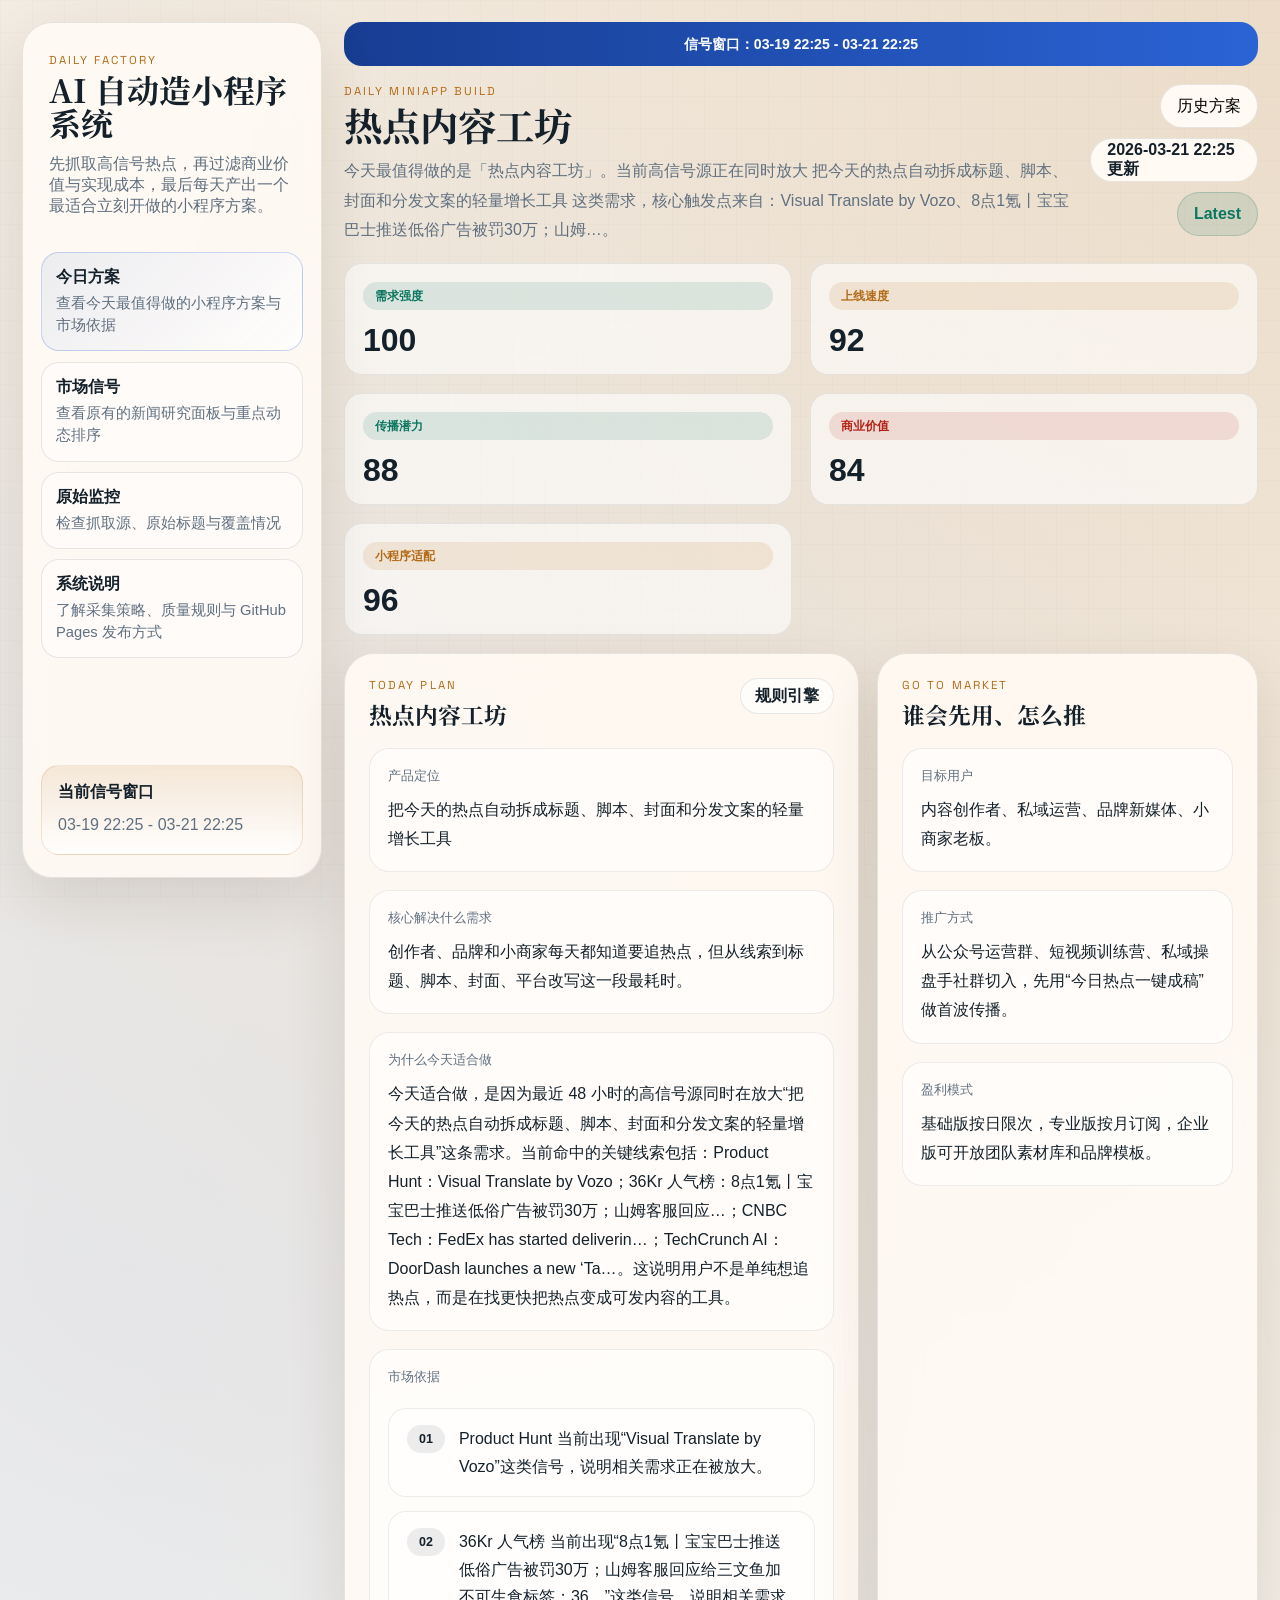
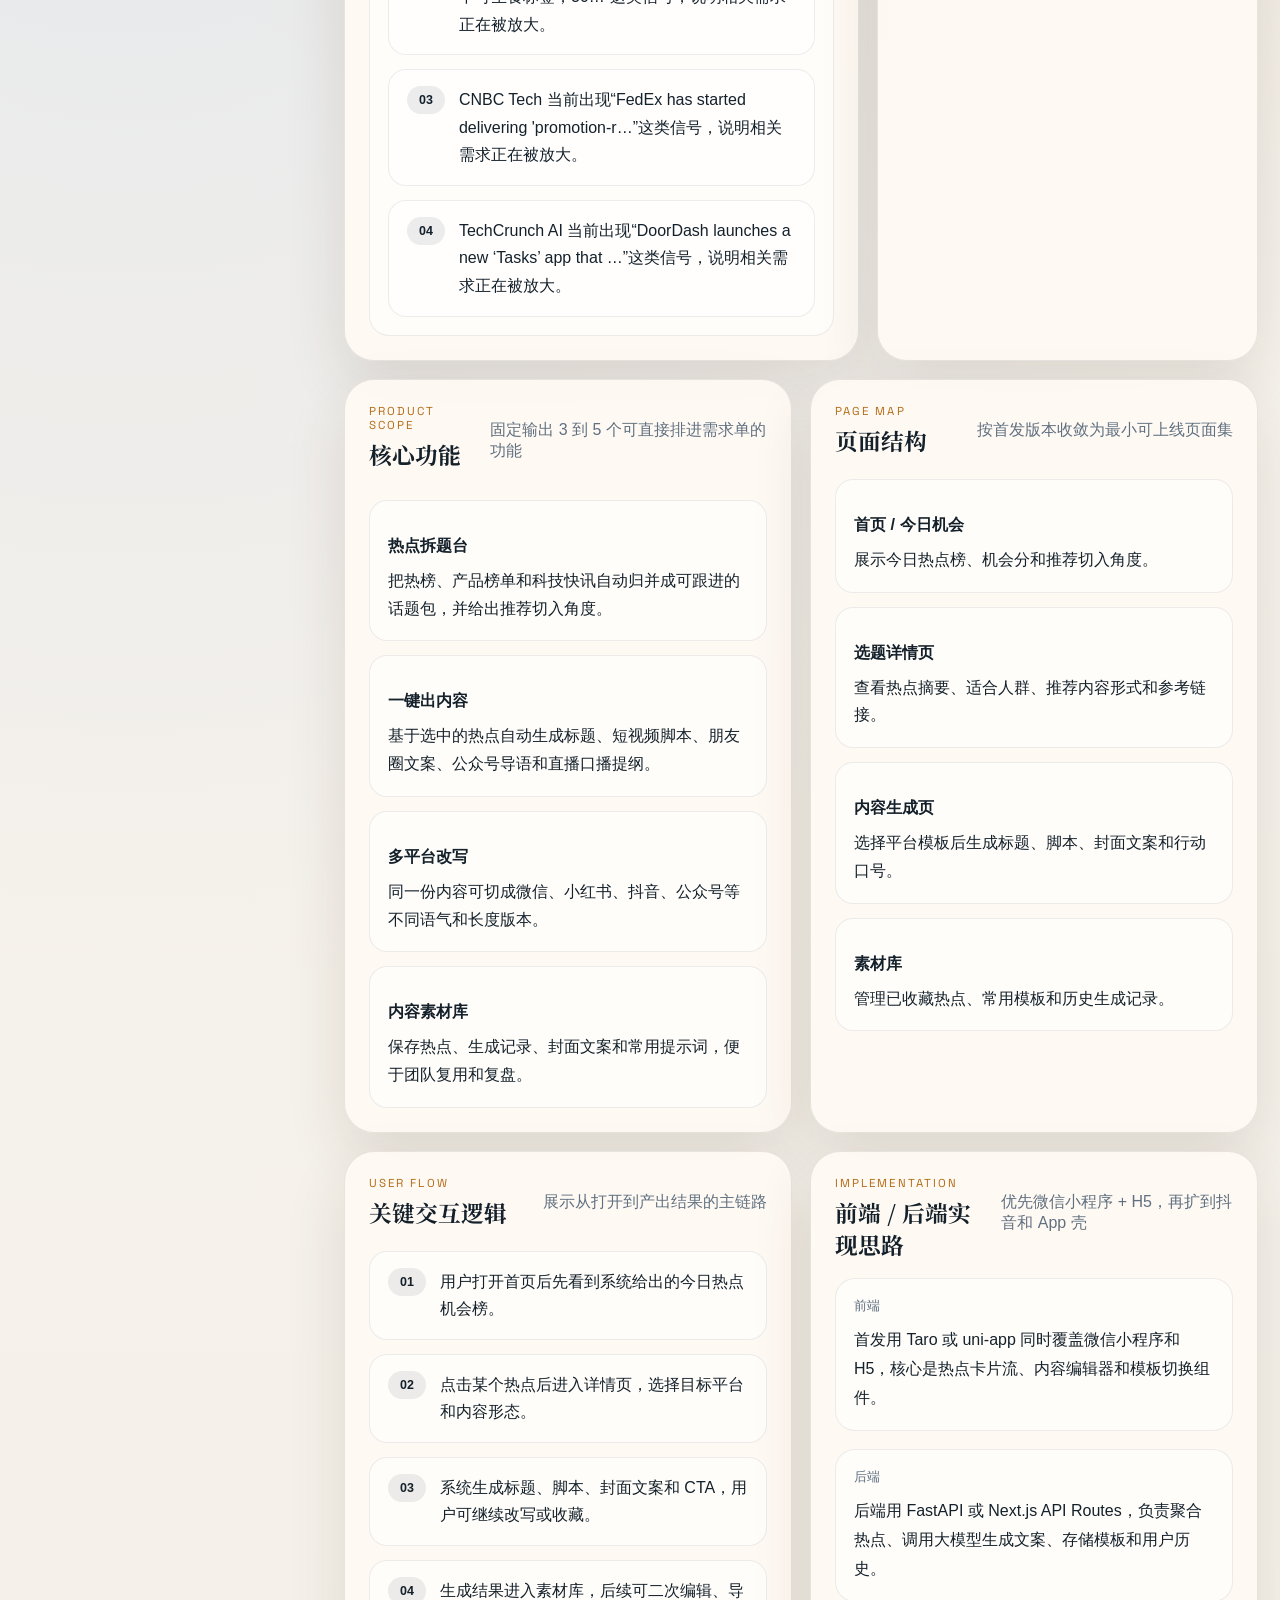
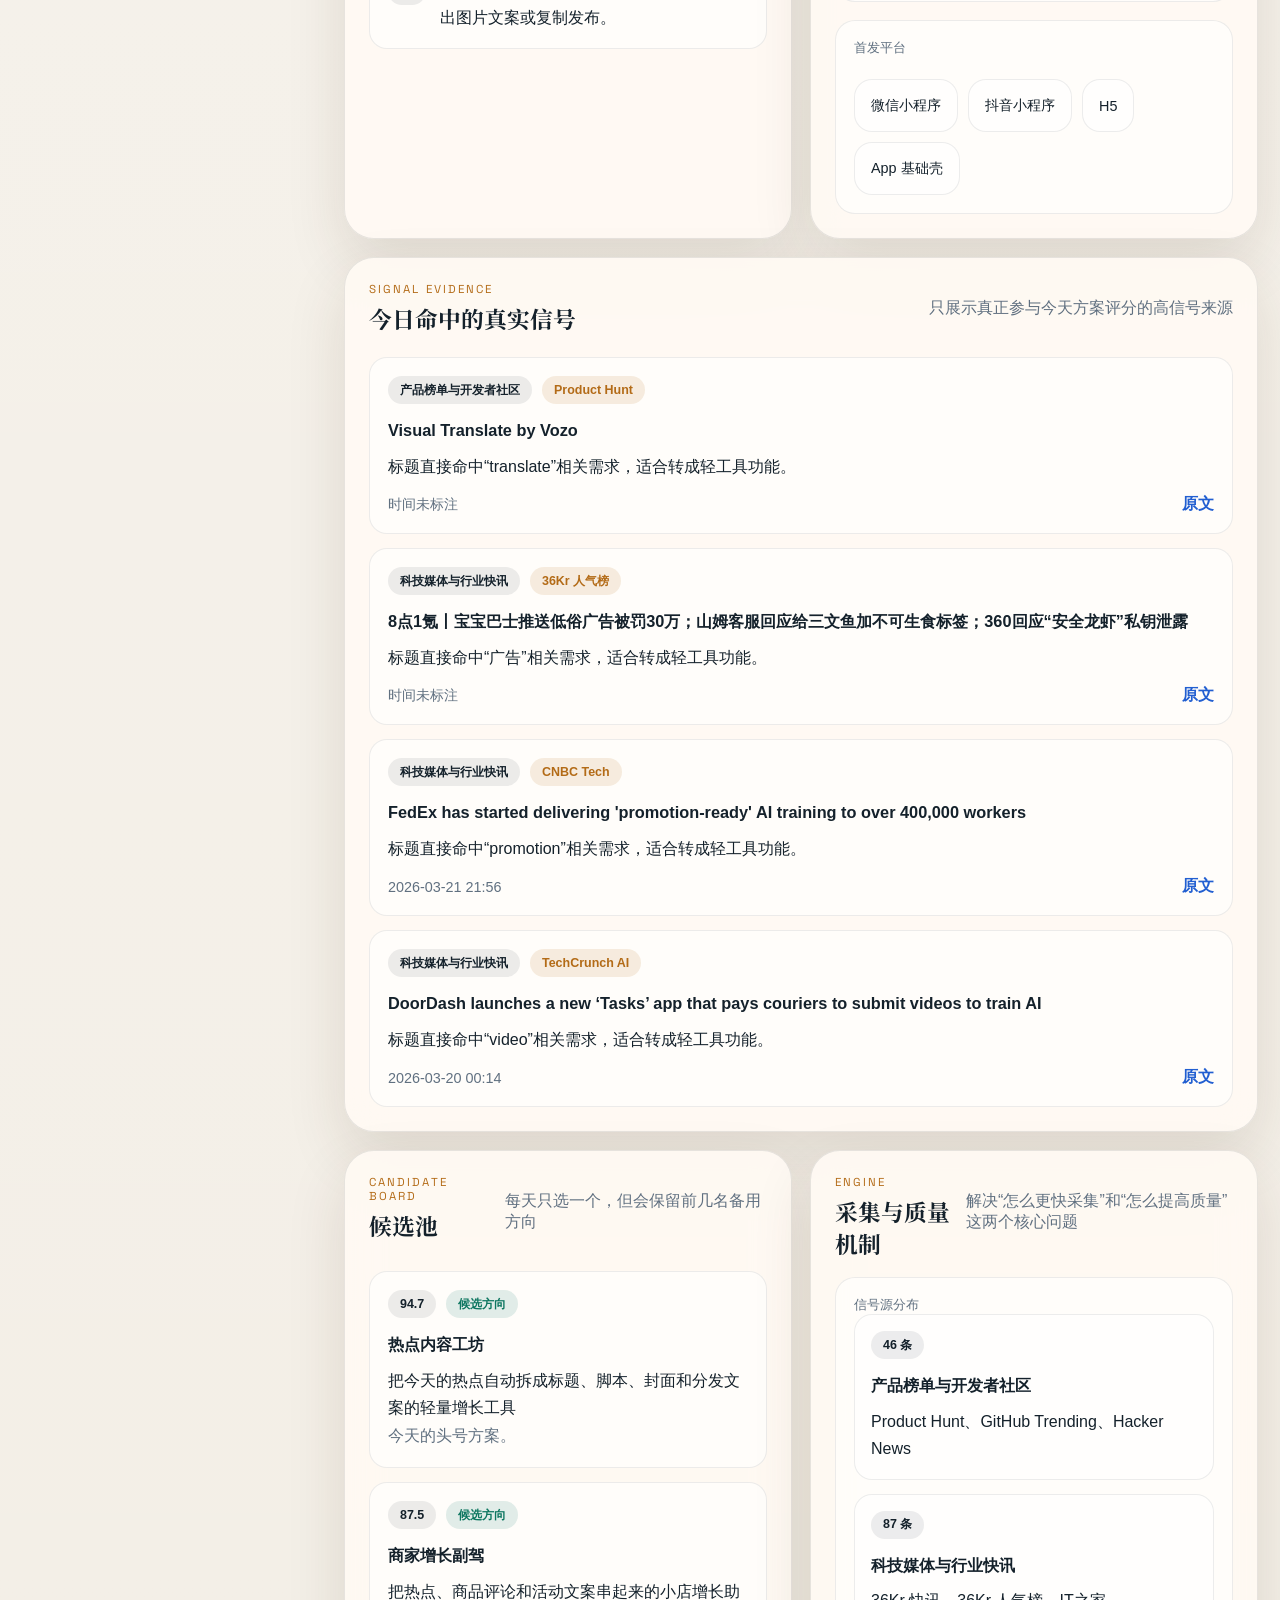
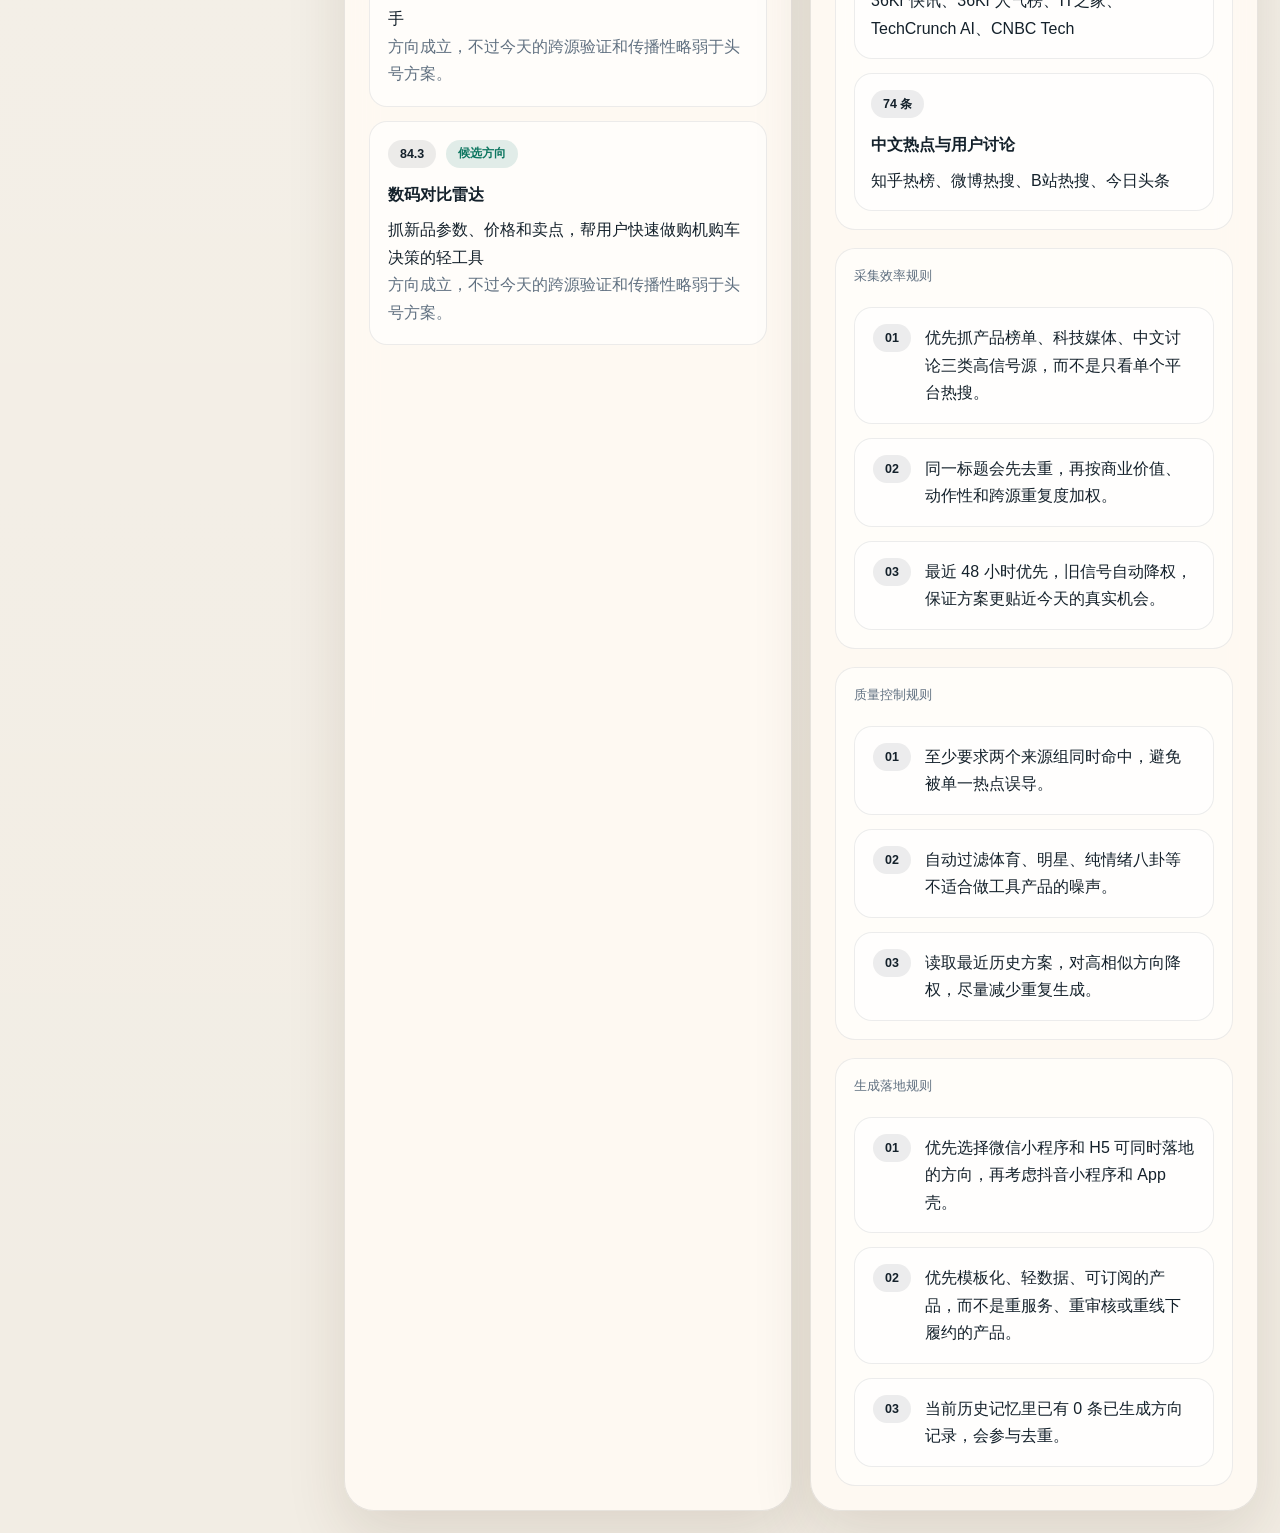
==== docs/index.html @ 127fc67e "feat: create daily miniapp factory site" ====
<!doctype html>
<html lang="zh-CN">
  <head>
    <meta charset="utf-8" />
    <meta name="viewport" content="width=device-width, initial-scale=1" />
    <title>AI 自动造小程序系统</title>
    <meta
      name="description"
      content="每天根据真实热点、产品趋势与用户讨论，自动生成一个可开发、可上线的小程序方案。"
    />
    <link rel="icon" href="./favicon.svg" type="image/svg+xml" />
    <link rel="preconnect" href="https://fonts.googleapis.com" />
    <link rel="preconnect" href="https://fonts.gstatic.com" crossorigin />
    <link
      href="https://fonts.googleapis.com/css2?family=Noto+Serif+SC:wght@600;700&family=IBM+Plex+Sans+SC:wght@400;500;600;700&family=Space+Grotesk:wght@500;700&display=swap"
      rel="stylesheet"
    />
    <link rel="stylesheet" href="./assets/app.css" />
    <script src="./assets/factory.js" defer></script>
  </head>
  <body data-page="factory">
    <div class="app-shell">
      <aside class="app-sidebar">
        <div class="sidebar-brand">
          <p class="eyebrow">Daily Factory</p>
          <h1>AI 自动造小程序系统</h1>
          <p class="sidebar-copy">
            先抓取高信号热点，再过滤商业价值与实现成本，最后每天产出一个最适合立刻开做的小程序方案。
          </p>
        </div>

        <nav class="page-nav" aria-label="站点菜单">
          <a class="page-link is-active" href="./index.html">
            <span class="page-link-title">今日方案</span>
            <span class="page-link-copy">查看今天最值得做的小程序方案与市场依据</span>
          </a>
          <a class="page-link" href="./research.html">
            <span class="page-link-title">市场信号</span>
            <span class="page-link-copy">查看原有的新闻研究面板与重点动态排序</span>
          </a>
          <a class="page-link" href="./monitor.html">
            <span class="page-link-title">原始监控</span>
            <span class="page-link-copy">检查抓取源、原始标题与覆盖情况</span>
          </a>
          <a class="page-link" href="./about.html">
            <span class="page-link-title">系统说明</span>
            <span class="page-link-copy">了解采集策略、质量规则与 GitHub Pages 发布方式</span>
          </a>
        </nav>

        <section class="sidebar-note">
          <p class="sidebar-note-title">当前信号窗口</p>
          <p class="sidebar-note-copy" id="sidebar-window">正在读取今日方案...</p>
        </section>
      </aside>

      <main class="app-main">
        <div class="update-banner" id="window-banner">正在读取今日自动生成小程序方案...</div>

        <header class="main-header">
          <div class="hero-copy">
            <p class="eyebrow" id="factory-eyebrow">Daily Miniapp Build</p>
            <h2 class="main-title" id="factory-title">加载中</h2>
            <p class="hero-lead" id="factory-lead"></p>
          </div>
          <div class="header-actions">
            <button class="ghost-button" id="history-open" type="button">历史方案</button>
            <div class="status-pill" id="generated-badge">读取中</div>
            <div class="latest-pill" id="latest-indicator">Latest</div>
          </div>
        </header>

        <section class="factory-score-grid" id="score-grid"></section>

        <section class="overview-grid">
          <article class="summary-card">
            <div class="section-head">
              <div>
                <p class="eyebrow">Today Plan</p>
                <h3 id="plan-name">今日自动生成小程序方案</h3>
              </div>
              <span class="metric-chip" id="plan-mode">规则引擎</span>
            </div>
            <div class="summary-stack">
              <div class="summary-block">
                <span class="summary-label">产品定位</span>
                <p id="plan-positioning"></p>
              </div>
              <div class="summary-block">
                <span class="summary-label">核心解决什么需求</span>
                <p id="core-need"></p>
              </div>
              <div class="summary-block">
                <span class="summary-label">为什么今天适合做</span>
                <p id="why-today"></p>
              </div>
              <div class="summary-block">
                <span class="summary-label">市场依据</span>
                <div class="stack-list" id="market-basis"></div>
              </div>
            </div>
          </article>

          <article class="panel-card">
            <div class="section-head">
              <div>
                <p class="eyebrow">Go To Market</p>
                <h3>谁会先用、怎么推</h3>
              </div>
            </div>
            <div class="summary-stack">
              <div class="summary-block">
                <span class="summary-label">目标用户</span>
                <p id="audience-copy"></p>
              </div>
              <div class="summary-block">
                <span class="summary-label">推广方式</span>
                <p id="promotion-copy"></p>
              </div>
              <div class="summary-block">
                <span class="summary-label">盈利模式</span>
                <p id="monetization-copy"></p>
              </div>
            </div>
          </article>
        </section>

        <section class="factory-grid">
          <article class="panel-card">
            <div class="section-head">
              <div>
                <p class="eyebrow">Product Scope</p>
                <h3>核心功能</h3>
              </div>
              <p class="section-hint">固定输出 3 到 5 个可直接排进需求单的功能</p>
            </div>
            <div class="card-list" id="features-list"></div>
          </article>

          <article class="panel-card">
            <div class="section-head">
              <div>
                <p class="eyebrow">Page Map</p>
                <h3>页面结构</h3>
              </div>
              <p class="section-hint">按首发版本收敛为最小可上线页面集</p>
            </div>
            <div class="card-list" id="pages-list"></div>
          </article>
        </section>

        <section class="factory-grid">
          <article class="panel-card">
            <div class="section-head">
              <div>
                <p class="eyebrow">User Flow</p>
                <h3>关键交互逻辑</h3>
              </div>
              <p class="section-hint">展示从打开到产出结果的主链路</p>
            </div>
            <div class="stack-list" id="interaction-list"></div>
          </article>

          <article class="panel-card">
            <div class="section-head">
              <div>
                <p class="eyebrow">Implementation</p>
                <h3>前端 / 后端实现思路</h3>
              </div>
              <p class="section-hint">优先微信小程序 + H5，再扩到抖音和 App 壳</p>
            </div>
            <div class="summary-stack">
              <div class="summary-block">
                <span class="summary-label">前端</span>
                <p id="frontend-copy"></p>
              </div>
              <div class="summary-block">
                <span class="summary-label">后端</span>
                <p id="backend-copy"></p>
              </div>
              <div class="summary-block">
                <span class="summary-label">首发平台</span>
                <div class="pill-list" id="platform-list"></div>
              </div>
            </div>
          </article>
        </section>

        <section class="panel-card">
          <div class="section-head">
            <div>
              <p class="eyebrow">Signal Evidence</p>
              <h3>今日命中的真实信号</h3>
            </div>
            <p class="section-hint">只展示真正参与今天方案评分的高信号来源</p>
          </div>
          <div class="card-list" id="evidence-list"></div>
        </section>

        <section class="factory-grid">
          <article class="panel-card">
            <div class="section-head">
              <div>
                <p class="eyebrow">Candidate Board</p>
                <h3>候选池</h3>
              </div>
              <p class="section-hint">每天只选一个，但会保留前几名备用方向</p>
            </div>
            <div class="card-list" id="candidate-list"></div>
          </article>

          <article class="panel-card">
            <div class="section-head">
              <div>
                <p class="eyebrow">Engine</p>
                <h3>采集与质量机制</h3>
              </div>
              <p class="section-hint">解决“怎么更快采集”和“怎么提高质量”这两个核心问题</p>
            </div>
            <div class="summary-stack">
              <div class="summary-block">
                <span class="summary-label">信号源分布</span>
                <div class="card-list card-list--compact" id="engine-source-list"></div>
              </div>
              <div class="summary-block">
                <span class="summary-label">采集效率规则</span>
                <div class="stack-list" id="collection-rules"></div>
              </div>
              <div class="summary-block">
                <span class="summary-label">质量控制规则</span>
                <div class="stack-list" id="quality-rules"></div>
              </div>
              <div class="summary-block">
                <span class="summary-label">生成落地规则</span>
                <div class="stack-list" id="build-rules"></div>
              </div>
            </div>
          </article>
        </section>
      </main>
    </div>

    <div class="history-modal hidden" id="history-modal" aria-hidden="true">
      <div class="history-backdrop" id="history-close"></div>
      <div class="history-dialog">
        <div class="section-head">
          <div>
            <p class="eyebrow">Archive</p>
            <h3>历史方案快照</h3>
          </div>
          <button class="ghost-button" id="history-close-button" type="button">关闭</button>
        </div>
        <div class="history-list" id="history-list"></div>
      </div>
    </div>
  </body>
</html>
---- docs/assets/app.css ----
:root {
  --bg: #f2ede4;
  --bg-deep: #e6ddcf;
  --paper: rgba(255, 250, 244, 0.92);
  --paper-strong: rgba(255, 250, 244, 0.98);
  --paper-soft: rgba(255, 255, 255, 0.58);
  --ink: #14212b;
  --muted: #607080;
  --line: rgba(20, 33, 43, 0.1);
  --line-strong: rgba(20, 33, 43, 0.18);
  --brand: #b36b17;
  --brand-soft: rgba(179, 107, 23, 0.12);
  --blue: #225fd1;
  --blue-soft: rgba(34, 95, 209, 0.1);
  --green: #0d7660;
  --green-soft: rgba(13, 118, 96, 0.12);
  --red: #b42318;
  --red-soft: rgba(180, 35, 24, 0.12);
  --navy: #132030;
  --navy-soft: rgba(19, 32, 48, 0.08);
  --shadow: 0 24px 60px rgba(64, 45, 15, 0.12);
  --radius-xl: 30px;
  --radius-lg: 24px;
  --radius-md: 18px;
  --radius-sm: 14px;
}

* {
  box-sizing: border-box;
}

html,
body {
  margin: 0;
  min-height: 100%;
}

body {
  color: var(--ink);
  font-family: "IBM Plex Sans SC", sans-serif;
  background:
    radial-gradient(circle at top right, rgba(179, 107, 23, 0.18), transparent 30%),
    radial-gradient(circle at left 10% top 20%, rgba(34, 95, 209, 0.08), transparent 26%),
    linear-gradient(180deg, rgba(255, 255, 255, 0.45), rgba(255, 255, 255, 0)),
    var(--bg);
}

body::before {
  content: "";
  position: fixed;
  inset: 0;
  pointer-events: none;
  opacity: 0.42;
  background-image:
    linear-gradient(rgba(20, 33, 43, 0.03) 1px, transparent 1px),
    linear-gradient(90deg, rgba(20, 33, 43, 0.03) 1px, transparent 1px);
  background-size: 32px 32px;
}

a,
button,
select {
  font: inherit;
}

a {
  color: inherit;
}

.hidden {
  display: none !important;
}

.eyebrow {
  margin: 0;
  color: var(--brand);
  font-family: "Space Grotesk", sans-serif;
  font-size: 0.72rem;
  letter-spacing: 0.18em;
  text-transform: uppercase;
}

.app-shell {
  position: relative;
  z-index: 1;
  display: grid;
  grid-template-columns: 300px minmax(0, 1fr);
  gap: 22px;
  max-width: 1640px;
  margin: 0 auto;
  padding: 22px;
}

.app-sidebar,
.summary-card,
.panel-card,
.signal-card,
.analyst-card,
.pulse-card,
.history-dialog {
  backdrop-filter: blur(18px);
  background: var(--paper);
  border: 1px solid var(--line);
  box-shadow: var(--shadow);
}

.app-sidebar {
  position: sticky;
  top: 22px;
  height: calc(100vh - 44px);
  border-radius: var(--radius-xl);
  padding: 22px 18px;
  display: flex;
  flex-direction: column;
  gap: 20px;
}

.sidebar-brand {
  padding: 8px 8px 0;
}

.sidebar-brand h1 {
  margin: 6px 0 10px;
  font-family: "Noto Serif SC", serif;
  font-size: 2rem;
  line-height: 1.02;
}

.sidebar-copy,
.sidebar-note-copy,
.section-hint,
.signal-copy,
.story-source,
.comment-role,
.lens-copy,
.pulse-copy,
.analyst-copy,
.history-entry-copy,
.hero-lead {
  color: var(--muted);
}

.page-nav {
  display: grid;
  gap: 10px;
}

.page-link {
  display: block;
  border: 1px solid var(--line);
  border-radius: 18px;
  padding: 14px;
  background: rgba(255, 255, 255, 0.45);
  text-decoration: none;
  transition: transform 160ms ease, border-color 160ms ease, background 160ms ease;
}

.page-link:hover,
.page-link.is-active {
  transform: translateY(-1px);
  border-color: rgba(34, 95, 209, 0.24);
  background: linear-gradient(135deg, rgba(34, 95, 209, 0.08), rgba(255, 255, 255, 0.75));
}

.page-link-title {
  display: block;
  font-weight: 700;
  margin-bottom: 4px;
}

.page-link-copy {
  display: block;
  color: var(--muted);
  line-height: 1.5;
  font-size: 0.92rem;
}

.sidebar-note {
  margin-top: auto;
  border-radius: 18px;
  padding: 16px;
  border: 1px solid rgba(179, 107, 23, 0.16);
  background: linear-gradient(180deg, rgba(179, 107, 23, 0.12), rgba(255, 255, 255, 0.76));
}

.sidebar-note-title {
  margin: 0 0 8px;
  font-weight: 700;
}

.sidebar-note-copy {
  margin: 0;
  line-height: 1.7;
}

.app-main {
  display: grid;
  gap: 18px;
}

.update-banner {
  min-height: 44px;
  display: flex;
  align-items: center;
  justify-content: center;
  border-radius: 18px;
  padding: 10px 18px;
  text-align: center;
  color: #fff;
  font-size: 0.88rem;
  font-weight: 700;
  background: linear-gradient(90deg, #173d92, #2b63d5);
}

.tab-strip {
  display: flex;
  flex-wrap: wrap;
  gap: 10px;
}

.tab-button {
  min-height: 42px;
  padding: 0 16px;
  border: 1px solid var(--line);
  border-radius: 999px;
  background: rgba(255, 255, 255, 0.72);
  cursor: pointer;
  transition: transform 160ms ease, border-color 160ms ease, background 160ms ease;
}

.tab-button:hover,
.tab-button.is-active {
  transform: translateY(-1px);
  border-color: rgba(34, 95, 209, 0.24);
  background: linear-gradient(135deg, rgba(34, 95, 209, 0.12), rgba(255, 255, 255, 0.82));
}

.main-header {
  display: flex;
  justify-content: space-between;
  gap: 18px;
  align-items: flex-start;
}

.hero-copy {
  max-width: 820px;
}

.main-title {
  margin: 6px 0 10px;
  font-family: "Noto Serif SC", serif;
  font-size: clamp(2rem, 3vw, 2.9rem);
  line-height: 1.1;
}

.hero-lead {
  margin: 0;
  font-size: 1rem;
  line-height: 1.85;
}

.header-actions {
  display: flex;
  align-items: center;
  gap: 10px;
  flex-wrap: wrap;
  justify-content: flex-end;
}

.ghost-button,
.status-pill,
.latest-pill,
.toggle-button,
.metric-chip {
  min-height: 44px;
  border-radius: 999px;
  padding: 0 16px;
  border: 1px solid var(--line);
  background: var(--paper-strong);
}

.ghost-button,
.toggle-button {
  cursor: pointer;
}

.ghost-button:hover,
.toggle-button:hover {
  border-color: var(--line-strong);
}

.status-pill,
.latest-pill,
.metric-chip {
  display: inline-flex;
  align-items: center;
  font-weight: 700;
}

.latest-pill {
  background: var(--green-soft);
  border-color: rgba(13, 118, 96, 0.2);
  color: var(--green);
}

.pulse-card,
.summary-card,
.panel-card,
.signal-card,
.analyst-card {
  border-radius: var(--radius-xl);
  padding: 24px;
}

.section-head {
  display: flex;
  justify-content: space-between;
  gap: 16px;
  align-items: flex-start;
}

.section-head h3 {
  margin: 6px 0 0;
  font-family: "Noto Serif SC", serif;
  font-size: 1.42rem;
}

.pulse-copy {
  margin: 18px 0 0;
  line-height: 1.8;
}

.pulse-grid {
  display: grid;
  grid-template-columns: repeat(4, minmax(0, 1fr));
  gap: 14px;
  margin-top: 20px;
}

.pulse-item,
.story-card,
.comment-card,
.linkage-item,
.monitor-card,
.history-entry {
  border-radius: 18px;
  border: 1px solid rgba(20, 33, 43, 0.08);
  background: rgba(255, 255, 255, 0.56);
  padding: 18px;
}

.pulse-item {
  background: linear-gradient(180deg, rgba(255, 255, 255, 0.76), rgba(255, 255, 255, 0.48));
}

.pulse-meta,
.story-header,
.comment-header,
.history-entry,
.story-footer,
.monitor-meta {
  display: flex;
  gap: 10px;
  align-items: center;
  flex-wrap: wrap;
}

.pulse-category,
.story-index,
.story-signal,
.comment-emotion,
.history-badge,
.linkage-index,
.monitor-count {
  min-height: 28px;
  display: inline-flex;
  align-items: center;
  padding: 0 12px;
  border-radius: 999px;
  font-size: 0.78rem;
  font-weight: 700;
}

.pulse-category,
.story-index,
.history-badge,
.linkage-index {
  background: rgba(20, 33, 43, 0.08);
}

.pulse-item h4,
.story-card h4,
.monitor-card h4 {
  margin: 14px 0 10px;
  font-size: 1.02rem;
  line-height: 1.5;
}

.pulse-item p,
.story-card p,
.comment-card p,
.monitor-card p {
  margin: 0;
  line-height: 1.72;
}

.story-meta {
  color: var(--muted);
  font-size: 0.9rem;
}

.overview-grid {
  display: grid;
  grid-template-columns: minmax(0, 1.15fr) minmax(340px, 0.85fr);
  gap: 18px;
}

.metric-inline {
  display: flex;
  gap: 8px;
  flex-wrap: wrap;
}

.metric-chip {
  min-height: 36px;
  padding: 0 14px;
  background: rgba(255, 255, 255, 0.62);
}

.summary-stack {
  display: grid;
  gap: 18px;
  margin-top: 18px;
}

.summary-block {
  border-radius: 20px;
  padding: 18px;
  border: 1px solid rgba(20, 33, 43, 0.08);
  background: rgba(255, 255, 255, 0.56);
}

.summary-label,
.metric-label,
.signal-label {
  display: block;
  color: var(--muted);
  font-size: 0.84rem;
}

.summary-block p {
  margin: 10px 0 0;
  line-height: 1.82;
}

.summary-meta-grid {
  display: grid;
  grid-template-columns: repeat(3, minmax(0, 1fr));
  gap: 14px;
}

.metric-card {
  border-radius: 18px;
  padding: 16px 18px;
  background: rgba(255, 255, 255, 0.62);
  border: 1px solid rgba(20, 33, 43, 0.08);
}

.metric-card strong {
  display: block;
  margin-top: 8px;
  font-size: 1rem;
}

.linkage-list {
  display: grid;
  gap: 14px;
  margin-top: 22px;
}

.linkage-item {
  display: grid;
  grid-template-columns: auto 1fr;
  gap: 14px;
  align-items: flex-start;
}

.linkage-item p {
  margin: 0;
  line-height: 1.78;
}

.signal-grid {
  display: grid;
  grid-template-columns: repeat(3, minmax(0, 1fr));
  gap: 16px;
}

.bullish-card {
  background: linear-gradient(180deg, rgba(13, 118, 96, 0.1), rgba(255, 255, 255, 0.88));
}

.bearish-card {
  background: linear-gradient(180deg, rgba(180, 35, 24, 0.1), rgba(255, 255, 255, 0.88));
}

.watch-card {
  background: linear-gradient(180deg, rgba(179, 107, 23, 0.1), rgba(255, 255, 255, 0.88));
}

.signal-copy {
  margin: 14px 0 0;
  line-height: 1.75;
}

.analyst-card {
  color: #f7efe2;
  background:
    radial-gradient(circle at top right, rgba(240, 191, 112, 0.14), transparent 24%),
    linear-gradient(135deg, rgba(18, 29, 42, 0.98), rgba(42, 58, 76, 0.98));
}

.analyst-card .eyebrow {
  color: #f0bf70;
}

.analyst-card .section-head h3,
.analyst-card .lens-copy,
.analyst-card .analyst-copy {
  color: inherit;
}

.analyst-copy {
  margin: 18px 0 0;
  line-height: 1.85;
}

.feed-grid {
  display: grid;
  grid-template-columns: minmax(0, 1.2fr) minmax(340px, 0.8fr);
  gap: 18px;
}

.stories-list,
.comments-list,
.source-list,
.monitor-grid,
.history-list {
  display: grid;
  gap: 14px;
  margin-top: 22px;
}

.stories-list--priority {
  align-content: start;
}

.story-card--priority {
  background: linear-gradient(180deg, rgba(34, 95, 209, 0.06), rgba(255, 255, 255, 0.58));
}

.is-bullish {
  background: var(--green-soft);
  color: var(--green);
}

.is-bearish {
  background: var(--red-soft);
  color: var(--red);
}

.is-watch {
  background: var(--brand-soft);
  color: var(--brand);
}

.story-source,
.comment-role,
.source-pill span:last-child {
  font-size: 0.9rem;
}

.story-footer,
.monitor-meta {
  justify-content: space-between;
  margin-top: 14px;
}

.story-link,
.raw-links a,
.history-entry-button,
.monitor-item a {
  color: var(--blue);
  font-weight: 700;
  text-decoration: none;
}

.story-link:hover,
.raw-links a:hover,
.history-entry-button:hover,
.monitor-item a:hover {
  text-decoration: underline;
}

.comments-list {
  grid-template-columns: repeat(2, minmax(0, 1fr));
}

.comment-name {
  font-weight: 700;
}

.source-list {
  grid-template-columns: repeat(auto-fit, minmax(200px, 1fr));
}

.source-pill {
  display: flex;
  justify-content: space-between;
  gap: 10px;
  align-items: center;
  padding: 16px;
  border-radius: 18px;
  border: 1px solid rgba(20, 33, 43, 0.08);
  background: rgba(255, 255, 255, 0.54);
  text-decoration: none;
}

.raw-links {
  display: flex;
  gap: 14px;
  margin-top: 18px;
  flex-wrap: wrap;
}

.monitor-grid {
  grid-template-columns: repeat(2, minmax(0, 1fr));
}

.monitor-card .monitor-title-row {
  display: flex;
  justify-content: space-between;
  gap: 14px;
  align-items: center;
}

.monitor-count {
  background: var(--blue-soft);
  color: var(--blue);
}

.monitor-list {
  margin: 18px 0 0;
  padding: 0;
  list-style: none;
  display: grid;
  gap: 10px;
}

.monitor-item {
  border-top: 1px dashed rgba(20, 33, 43, 0.12);
  padding-top: 10px;
}

.monitor-item:first-child {
  border-top: 0;
  padding-top: 0;
}

.history-modal {
  position: fixed;
  inset: 0;
  z-index: 40;
}

.history-backdrop {
  position: absolute;
  inset: 0;
  background: rgba(12, 20, 31, 0.52);
  backdrop-filter: blur(5px);
}

.history-dialog {
  position: relative;
  max-width: 760px;
  margin: 80px auto 0;
  border-radius: 28px;
  padding: 24px;
}

.history-entry {
  justify-content: space-between;
}

.history-entry-copy {
  flex: 1;
}

.history-entry-button {
  border: 0;
  background: transparent;
  cursor: pointer;
  padding: 0;
}

.about-layout {
  display: grid;
  gap: 18px;
}

.factory-score-grid,
.factory-grid {
  display: grid;
  gap: 18px;
}

.factory-score-grid {
  grid-template-columns: repeat(5, minmax(0, 1fr));
}

.factory-grid {
  grid-template-columns: repeat(2, minmax(0, 1fr));
}

.score-card,
.factory-card,
.stack-item {
  border-radius: 18px;
  border: 1px solid rgba(20, 33, 43, 0.08);
  background: rgba(255, 255, 255, 0.58);
}

.score-card {
  padding: 18px;
  display: grid;
  gap: 14px;
}

.score-card strong {
  font-size: 2rem;
  line-height: 1;
}

.card-list,
.stack-list,
.pill-list {
  margin-top: 22px;
}

.card-list,
.stack-list {
  display: grid;
  gap: 14px;
}

.card-list--compact {
  margin-top: 0;
}

.factory-card {
  padding: 18px;
}

.factory-card--compact {
  padding: 16px;
}

.factory-card h4 {
  margin: 14px 0 10px;
  font-size: 1.02rem;
  line-height: 1.5;
}

.factory-card p {
  margin: 0;
  line-height: 1.72;
}

.stack-item {
  display: grid;
  grid-template-columns: auto 1fr;
  gap: 14px;
  align-items: flex-start;
  padding: 16px 18px;
}

.stack-item p {
  margin: 0;
  line-height: 1.72;
}

.pill-list {
  display: flex;
  flex-wrap: wrap;
  gap: 10px;
}

.source-pill--static {
  cursor: default;
}

.source-pill--static:hover {
  text-decoration: none;
}

.about-copy p,
.step-list li {
  line-height: 1.85;
}

.step-list {
  margin: 18px 0 0;
  padding-left: 20px;
}

@media (max-width: 1320px) {
  .pulse-grid,
  .factory-score-grid {
    grid-template-columns: repeat(2, minmax(0, 1fr));
  }
}

@media (max-width: 1160px) {
  .app-shell,
  .overview-grid,
  .feed-grid,
  .signal-grid,
  .monitor-grid,
  .summary-meta-grid,
  .factory-grid {
    grid-template-columns: 1fr;
  }

  .app-sidebar {
    position: static;
    height: auto;
  }
}

@media (max-width: 860px) {
  .comments-list,
  .pulse-grid,
  .factory-score-grid {
    grid-template-columns: 1fr;
  }
}

@media (max-width: 760px) {
  .app-shell {
    padding: 14px;
  }

  .pulse-card,
  .summary-card,
  .panel-card,
  .signal-card,
  .analyst-card,
  .history-dialog {
    padding: 18px;
  }

  .main-header,
  .section-head {
    flex-direction: column;
    align-items: stretch;
  }

  .header-actions {
    justify-content: flex-start;
  }
}
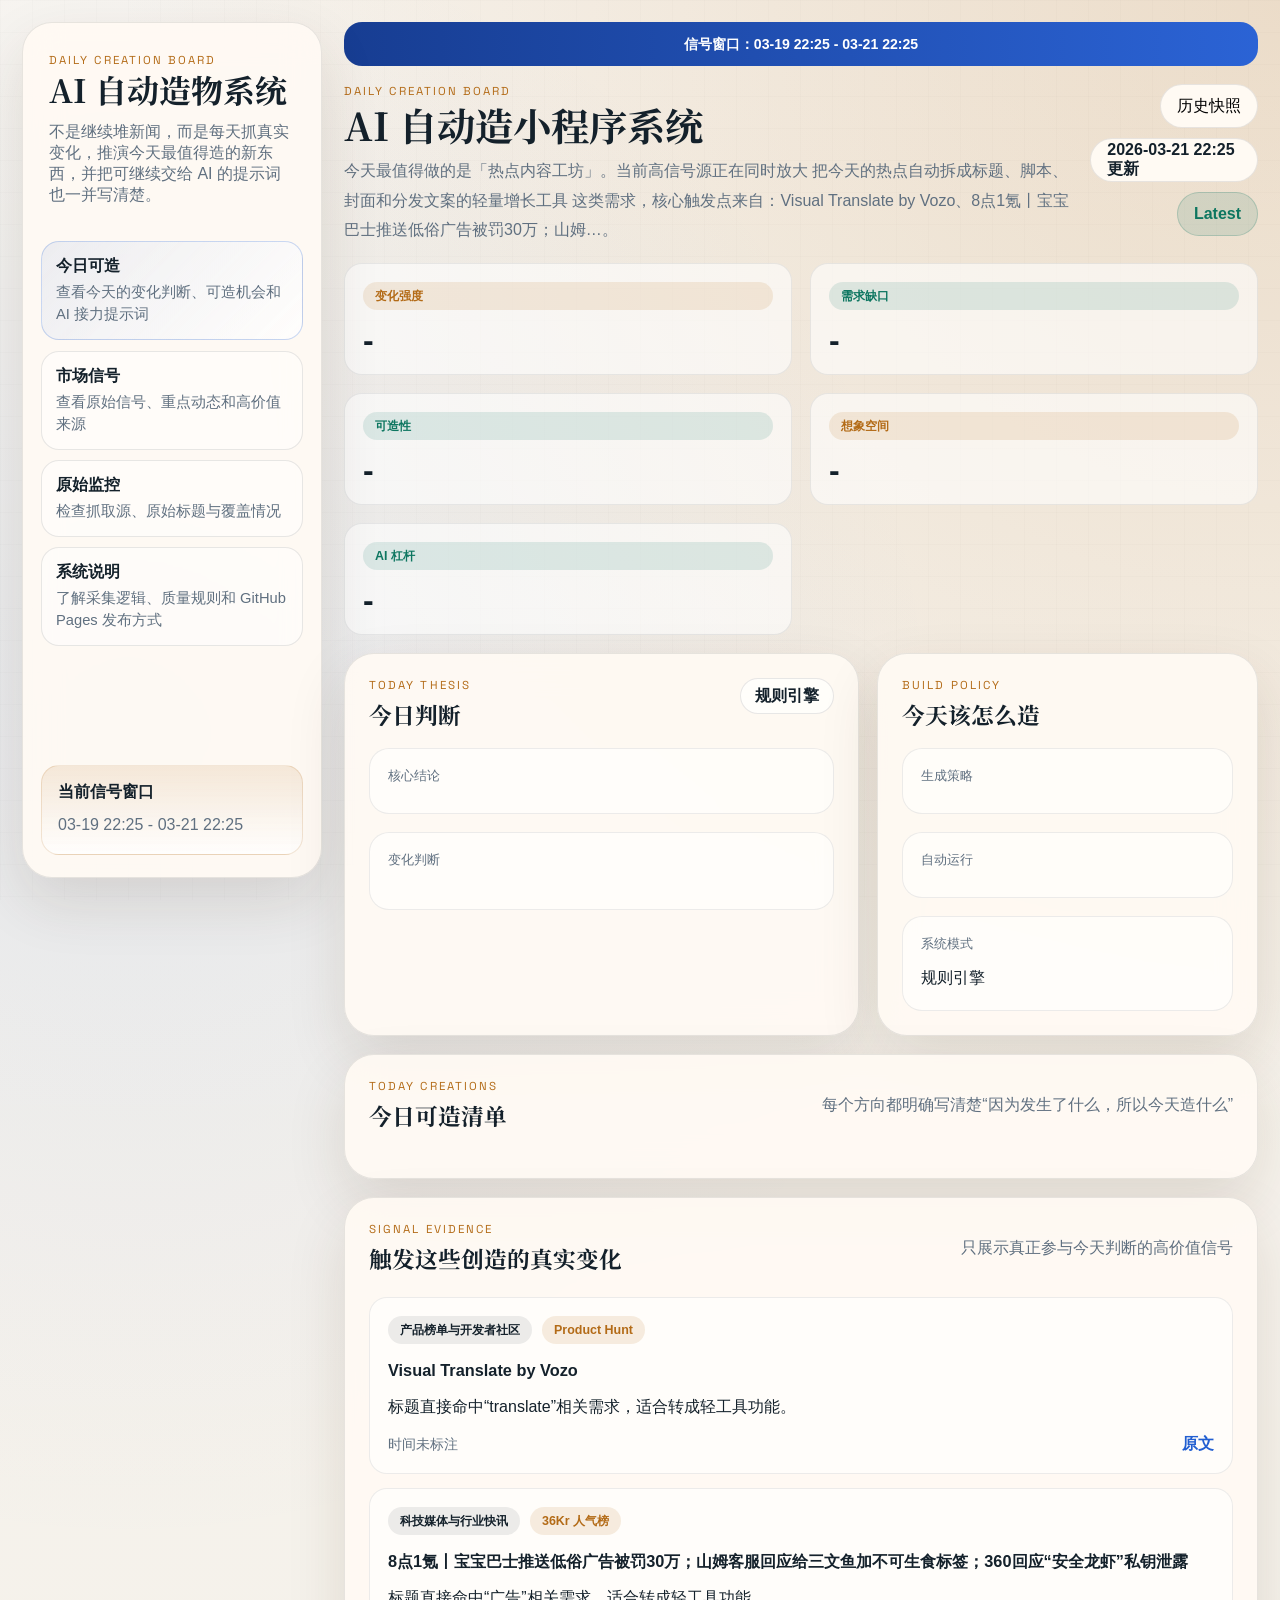
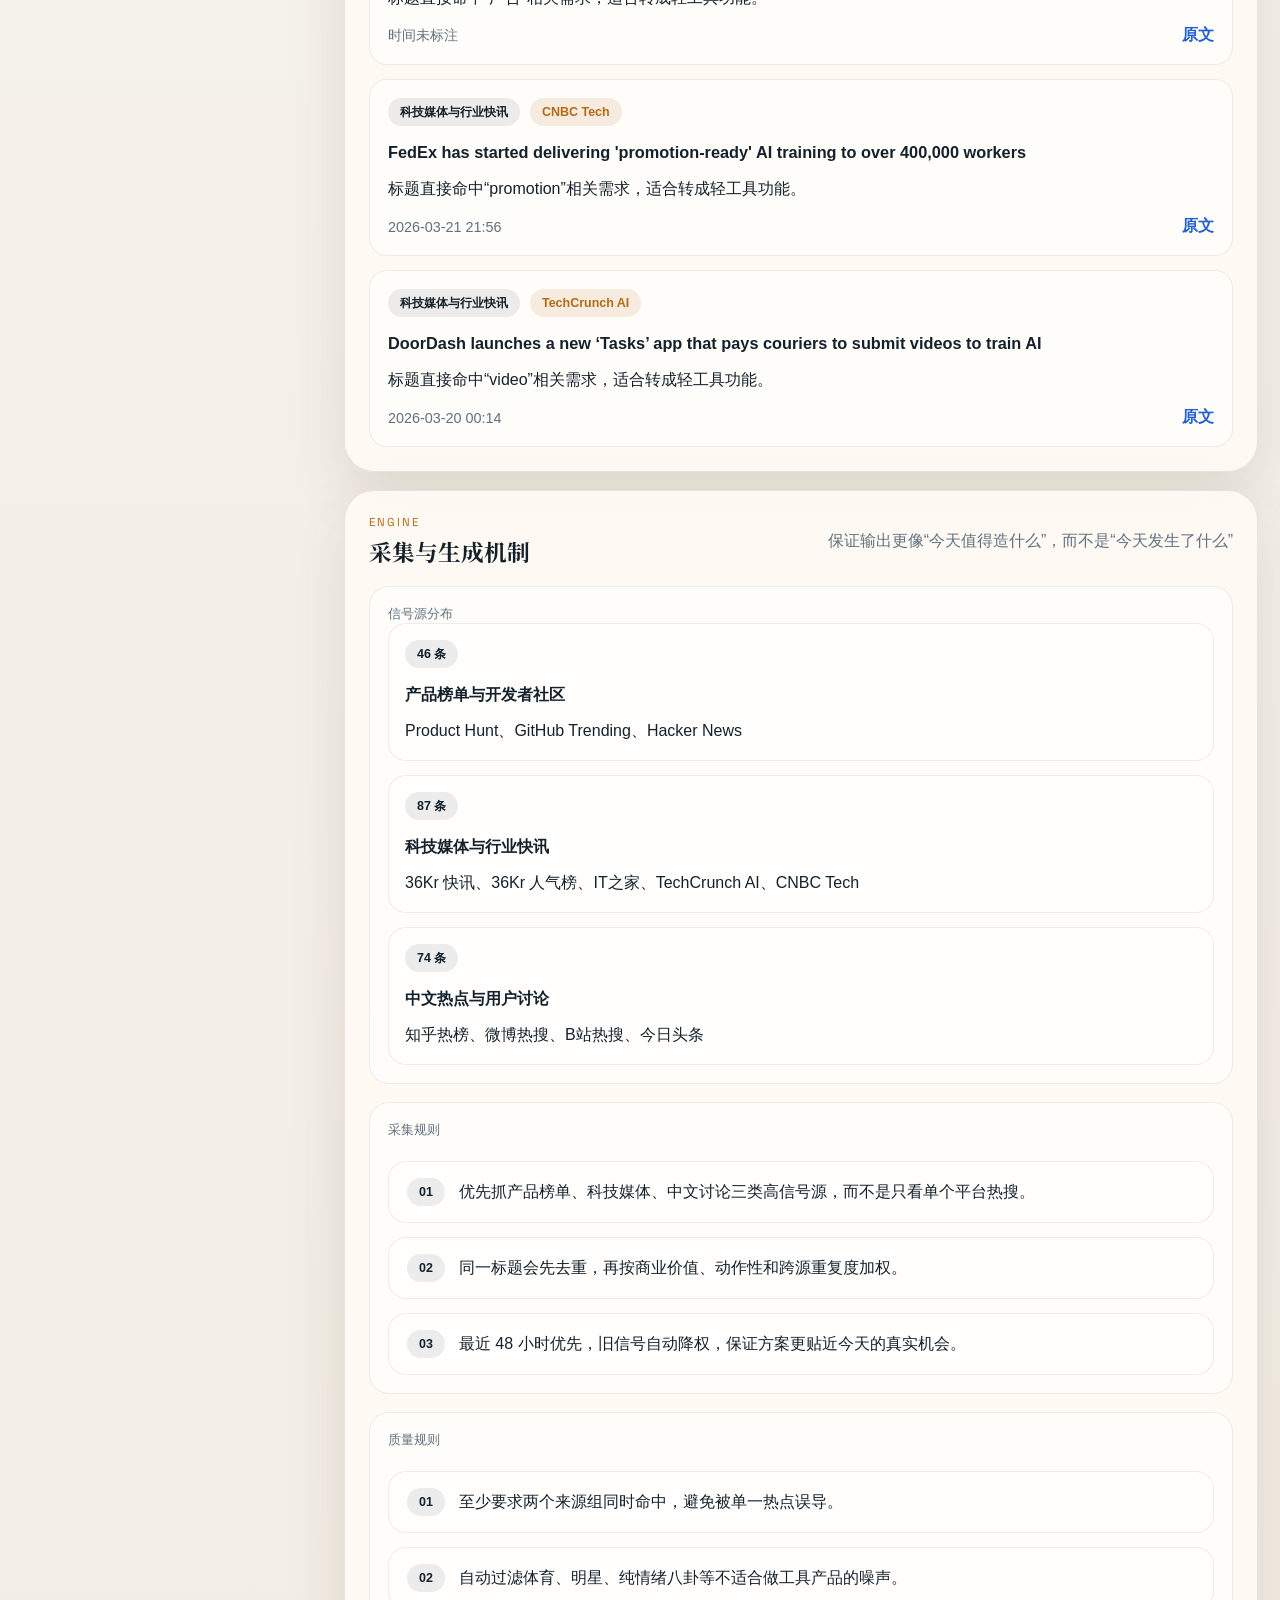
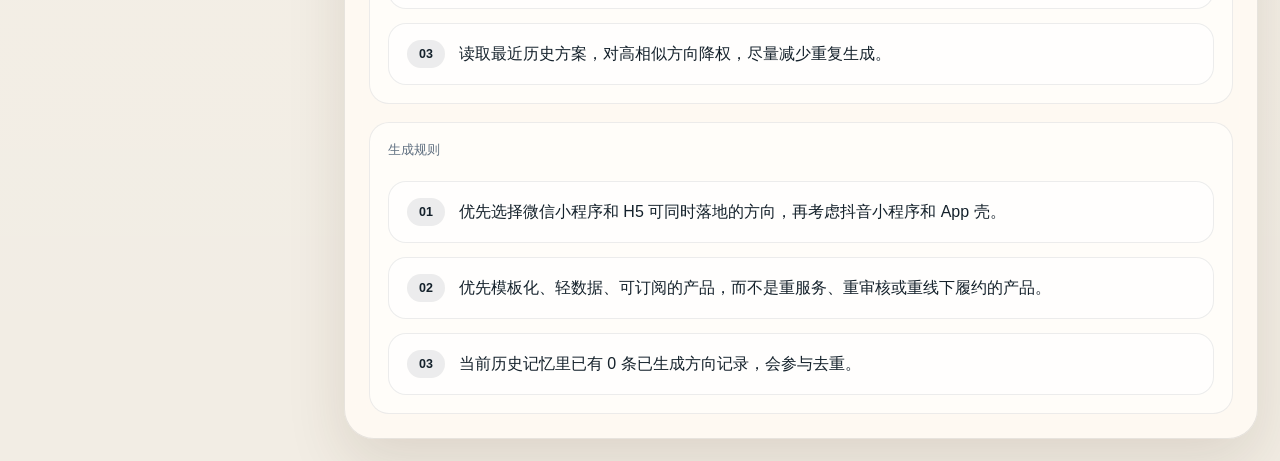
==== commit e75a2599: "feat: pivot site to daily creation board" ====
--- a/docs/index.html
+++ b/docs/index.html
@@ -3,10 +3,10 @@
   <head>
     <meta charset="utf-8" />
     <meta name="viewport" content="width=device-width, initial-scale=1" />
-    <title>AI 自动造小程序系统</title>
+    <title>AI 自动造物系统</title>
     <meta
       name="description"
-      content="每天根据真实热点、产品趋势与用户讨论，自动生成一个可开发、可上线的小程序方案。"
+      content="每天 07:00 根据真实变化生成多个今天值得造的新产品、新工具，并给出可继续交给 AI 开发的清晰提示词。"
     />
     <link rel="icon" href="./favicon.svg" type="image/svg+xml" />
     <link rel="preconnect" href="https://fonts.googleapis.com" />
@@ -22,21 +22,21 @@
     <div class="app-shell">
       <aside class="app-sidebar">
         <div class="sidebar-brand">
-          <p class="eyebrow">Daily Factory</p>
-          <h1>AI 自动造小程序系统</h1>
+          <p class="eyebrow">Daily Creation Board</p>
+          <h1>AI 自动造物系统</h1>
           <p class="sidebar-copy">
-            先抓取高信号热点，再过滤商业价值与实现成本，最后每天产出一个最适合立刻开做的小程序方案。
+            不是继续堆新闻，而是每天抓真实变化，推演今天最值得造的新东西，并把可继续交给 AI 的提示词也一并写清楚。
           </p>
         </div>
 
         <nav class="page-nav" aria-label="站点菜单">
           <a class="page-link is-active" href="./index.html">
-            <span class="page-link-title">今日方案</span>
-            <span class="page-link-copy">查看今天最值得做的小程序方案与市场依据</span>
+            <span class="page-link-title">今日可造</span>
+            <span class="page-link-copy">查看今天的变化判断、可造机会和 AI 接力提示词</span>
           </a>
           <a class="page-link" href="./research.html">
             <span class="page-link-title">市场信号</span>
-            <span class="page-link-copy">查看原有的新闻研究面板与重点动态排序</span>
+            <span class="page-link-copy">查看原始信号、重点动态和高价值来源</span>
           </a>
           <a class="page-link" href="./monitor.html">
             <span class="page-link-title">原始监控</span>
@@ -44,27 +44,27 @@
           </a>
           <a class="page-link" href="./about.html">
             <span class="page-link-title">系统说明</span>
-            <span class="page-link-copy">了解采集策略、质量规则与 GitHub Pages 发布方式</span>
+            <span class="page-link-copy">了解采集逻辑、质量规则和 GitHub Pages 发布方式</span>
           </a>
         </nav>
 
         <section class="sidebar-note">
           <p class="sidebar-note-title">当前信号窗口</p>
-          <p class="sidebar-note-copy" id="sidebar-window">正在读取今日方案...</p>
+          <p class="sidebar-note-copy" id="sidebar-window">正在读取今日可造清单...</p>
         </section>
       </aside>
 
       <main class="app-main">
-        <div class="update-banner" id="window-banner">正在读取今日自动生成小程序方案...</div>
+        <div class="update-banner" id="window-banner">正在读取今日自动创造结果...</div>
 
         <header class="main-header">
           <div class="hero-copy">
-            <p class="eyebrow" id="factory-eyebrow">Daily Miniapp Build</p>
+            <p class="eyebrow" id="factory-eyebrow">Daily Creation Board</p>
             <h2 class="main-title" id="factory-title">加载中</h2>
             <p class="hero-lead" id="factory-lead"></p>
           </div>
           <div class="header-actions">
-            <button class="ghost-button" id="history-open" type="button">历史方案</button>
+            <button class="ghost-button" id="history-open" type="button">历史快照</button>
             <div class="status-pill" id="generated-badge">读取中</div>
             <div class="latest-pill" id="latest-indicator">Latest</div>
           </div>
@@ -76,27 +76,19 @@
           <article class="summary-card">
             <div class="section-head">
               <div>
-                <p class="eyebrow">Today Plan</p>
-                <h3 id="plan-name">今日自动生成小程序方案</h3>
+                <p class="eyebrow">Today Thesis</p>
+                <h3>今日判断</h3>
               </div>
-              <span class="metric-chip" id="plan-mode">规则引擎</span>
+              <span class="metric-chip" id="mode-chip">规则引擎</span>
             </div>
             <div class="summary-stack">
               <div class="summary-block">
-                <span class="summary-label">产品定位</span>
-                <p id="plan-positioning"></p>
+                <span class="summary-label">核心结论</span>
+                <p id="headline-copy"></p>
               </div>
               <div class="summary-block">
-                <span class="summary-label">核心解决什么需求</span>
-                <p id="core-need"></p>
-              </div>
-              <div class="summary-block">
-                <span class="summary-label">为什么今天适合做</span>
-                <p id="why-today"></p>
-              </div>
-              <div class="summary-block">
-                <span class="summary-label">市场依据</span>
-                <div class="stack-list" id="market-basis"></div>
+                <span class="summary-label">变化判断</span>
+                <div class="stack-list" id="shift-list"></div>
               </div>
             </div>
           </article>
@@ -104,83 +96,22 @@
           <article class="panel-card">
             <div class="section-head">
               <div>
-                <p class="eyebrow">Go To Market</p>
-                <h3>谁会先用、怎么推</h3>
+                <p class="eyebrow">Build Policy</p>
+                <h3>今天该怎么造</h3>
               </div>
             </div>
             <div class="summary-stack">
               <div class="summary-block">
-                <span class="summary-label">目标用户</span>
-                <p id="audience-copy"></p>
+                <span class="summary-label">生成策略</span>
+                <p id="policy-copy"></p>
               </div>
               <div class="summary-block">
-                <span class="summary-label">推广方式</span>
-                <p id="promotion-copy"></p>
+                <span class="summary-label">自动运行</span>
+                <p id="schedule-copy"></p>
               </div>
               <div class="summary-block">
-                <span class="summary-label">盈利模式</span>
-                <p id="monetization-copy"></p>
-              </div>
-            </div>
-          </article>
-        </section>
-
-        <section class="factory-grid">
-          <article class="panel-card">
-            <div class="section-head">
-              <div>
-                <p class="eyebrow">Product Scope</p>
-                <h3>核心功能</h3>
-              </div>
-              <p class="section-hint">固定输出 3 到 5 个可直接排进需求单的功能</p>
-            </div>
-            <div class="card-list" id="features-list"></div>
-          </article>
-
-          <article class="panel-card">
-            <div class="section-head">
-              <div>
-                <p class="eyebrow">Page Map</p>
-                <h3>页面结构</h3>
-              </div>
-              <p class="section-hint">按首发版本收敛为最小可上线页面集</p>
-            </div>
-            <div class="card-list" id="pages-list"></div>
-          </article>
-        </section>
-
-        <section class="factory-grid">
-          <article class="panel-card">
-            <div class="section-head">
-              <div>
-                <p class="eyebrow">User Flow</p>
-                <h3>关键交互逻辑</h3>
-              </div>
-              <p class="section-hint">展示从打开到产出结果的主链路</p>
-            </div>
-            <div class="stack-list" id="interaction-list"></div>
-          </article>
-
-          <article class="panel-card">
-            <div class="section-head">
-              <div>
-                <p class="eyebrow">Implementation</p>
-                <h3>前端 / 后端实现思路</h3>
-              </div>
-              <p class="section-hint">优先微信小程序 + H5，再扩到抖音和 App 壳</p>
-            </div>
-            <div class="summary-stack">
-              <div class="summary-block">
-                <span class="summary-label">前端</span>
-                <p id="frontend-copy"></p>
-              </div>
-              <div class="summary-block">
-                <span class="summary-label">后端</span>
-                <p id="backend-copy"></p>
-              </div>
-              <div class="summary-block">
-                <span class="summary-label">首发平台</span>
-                <div class="pill-list" id="platform-list"></div>
+                <span class="summary-label">系统模式</span>
+                <p id="mode-copy"></p>
               </div>
             </div>
           </article>
@@ -189,53 +120,51 @@
         <section class="panel-card">
           <div class="section-head">
             <div>
+              <p class="eyebrow">Today Creations</p>
+              <h3>今日可造清单</h3>
+            </div>
+            <p class="section-hint">每个方向都明确写清楚“因为发生了什么，所以今天造什么”</p>
+          </div>
+          <div class="card-list" id="creation-list"></div>
+        </section>
+
+        <section class="panel-card">
+          <div class="section-head">
+            <div>
               <p class="eyebrow">Signal Evidence</p>
-              <h3>今日命中的真实信号</h3>
+              <h3>触发这些创造的真实变化</h3>
             </div>
-            <p class="section-hint">只展示真正参与今天方案评分的高信号来源</p>
+            <p class="section-hint">只展示真正参与今天判断的高价值信号</p>
           </div>
           <div class="card-list" id="evidence-list"></div>
         </section>
 
-        <section class="factory-grid">
-          <article class="panel-card">
-            <div class="section-head">
-              <div>
-                <p class="eyebrow">Candidate Board</p>
-                <h3>候选池</h3>
-              </div>
-              <p class="section-hint">每天只选一个，但会保留前几名备用方向</p>
+        <section class="panel-card">
+          <div class="section-head">
+            <div>
+              <p class="eyebrow">Engine</p>
+              <h3>采集与生成机制</h3>
             </div>
-            <div class="card-list" id="candidate-list"></div>
-          </article>
-
-          <article class="panel-card">
-            <div class="section-head">
-              <div>
-                <p class="eyebrow">Engine</p>
-                <h3>采集与质量机制</h3>
-              </div>
-              <p class="section-hint">解决“怎么更快采集”和“怎么提高质量”这两个核心问题</p>
+            <p class="section-hint">保证输出更像“今天值得造什么”，而不是“今天发生了什么”</p>
+          </div>
+          <div class="summary-stack">
+            <div class="summary-block">
+              <span class="summary-label">信号源分布</span>
+              <div class="card-list card-list--compact" id="engine-source-list"></div>
             </div>
-            <div class="summary-stack">
-              <div class="summary-block">
-                <span class="summary-label">信号源分布</span>
-                <div class="card-list card-list--compact" id="engine-source-list"></div>
-              </div>
-              <div class="summary-block">
-                <span class="summary-label">采集效率规则</span>
-                <div class="stack-list" id="collection-rules"></div>
-              </div>
-              <div class="summary-block">
-                <span class="summary-label">质量控制规则</span>
-                <div class="stack-list" id="quality-rules"></div>
-              </div>
-              <div class="summary-block">
-                <span class="summary-label">生成落地规则</span>
-                <div class="stack-list" id="build-rules"></div>
-              </div>
+            <div class="summary-block">
+              <span class="summary-label">采集规则</span>
+              <div class="stack-list" id="collection-rules"></div>
             </div>
-          </article>
+            <div class="summary-block">
+              <span class="summary-label">质量规则</span>
+              <div class="stack-list" id="quality-rules"></div>
+            </div>
+            <div class="summary-block">
+              <span class="summary-label">生成规则</span>
+              <div class="stack-list" id="build-rules"></div>
+            </div>
+          </div>
         </section>
       </main>
     </div>
@@ -246,7 +175,7 @@
         <div class="section-head">
           <div>
             <p class="eyebrow">Archive</p>
-            <h3>历史方案快照</h3>
+            <h3>历史快照</h3>
           </div>
           <button class="ghost-button" id="history-close-button" type="button">关闭</button>
         </div>
--- a/docs/assets/app.css
+++ b/docs/assets/app.css
@@ -776,6 +776,73 @@
   line-height: 1.72;
 }
 
+.creation-card {
+  padding: 22px;
+}
+
+.creation-head h3 {
+  margin: 8px 0 8px;
+  font-size: 1.48rem;
+}
+
+.creation-metrics {
+  justify-content: flex-end;
+}
+
+.creation-grid {
+  display: grid;
+  grid-template-columns: repeat(2, minmax(0, 1fr));
+  gap: 18px;
+  margin-top: 18px;
+}
+
+.creation-column {
+  display: grid;
+  gap: 12px;
+}
+
+.creation-delivery {
+  margin-top: 0;
+}
+
+.creation-source-list {
+  display: grid;
+  gap: 14px;
+  grid-template-columns: repeat(auto-fit, minmax(220px, 1fr));
+  margin-top: 18px;
+}
+
+.section-mini-title {
+  margin: 0;
+  font-size: 0.96rem;
+  font-weight: 700;
+  letter-spacing: 0.02em;
+}
+
+.prompt-block {
+  margin-top: 18px;
+}
+
+.prompt-toolbar {
+  display: flex;
+  justify-content: space-between;
+  gap: 14px;
+  align-items: center;
+}
+
+.prompt-box {
+  margin: 14px 0 0;
+  padding: 18px;
+  border-radius: 18px;
+  border: 1px solid rgba(20, 33, 43, 0.08);
+  background: rgba(255, 255, 255, 0.68);
+  white-space: pre-wrap;
+  word-break: break-word;
+  line-height: 1.72;
+  font-family: "IBM Plex Sans SC", sans-serif;
+  font-size: 0.95rem;
+}
+
 .stack-item {
   display: grid;
   grid-template-columns: auto 1fr;
@@ -827,7 +894,8 @@
   .signal-grid,
   .monitor-grid,
   .summary-meta-grid,
-  .factory-grid {
+  .factory-grid,
+  .creation-grid {
     grid-template-columns: 1fr;
   }
 
@@ -868,4 +936,9 @@
   .header-actions {
     justify-content: flex-start;
   }
-}
+
+  .creation-metrics,
+  .prompt-toolbar {
+    justify-content: flex-start;
+  }
+}
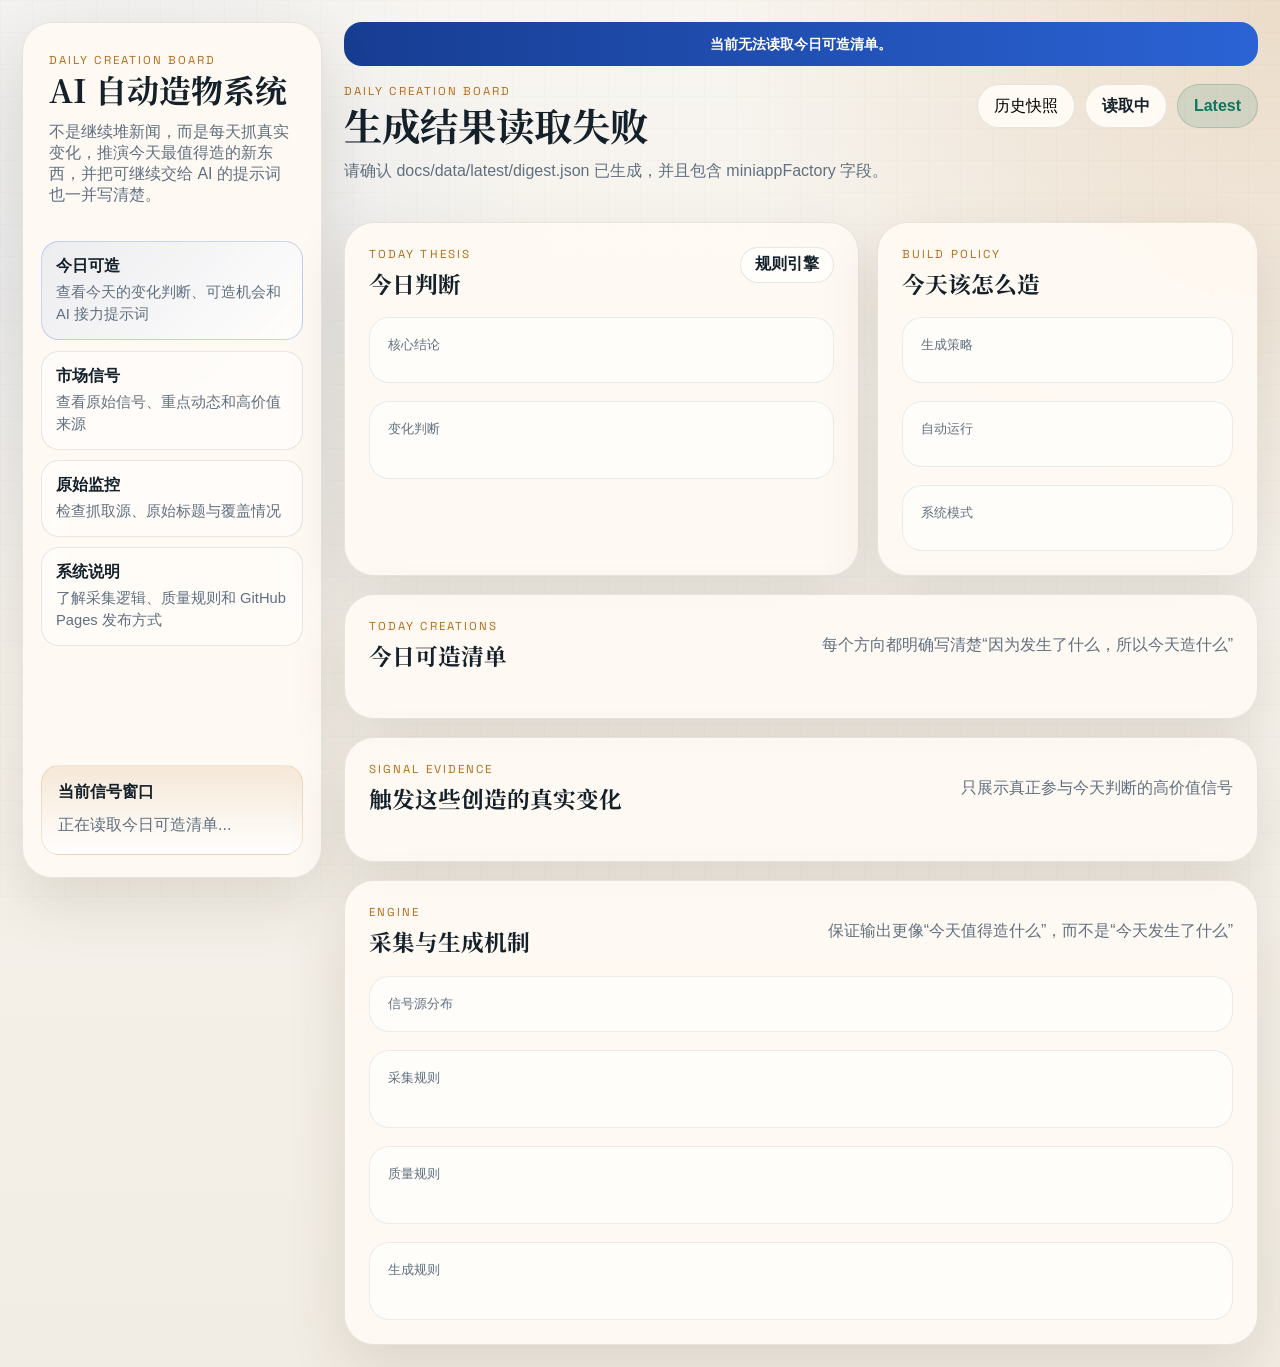
==== commit c562c23f: "fix: align digest windows to 7 and 12:30" ====
--- a/docs/index.html
+++ b/docs/index.html
@@ -6,7 +6,7 @@
     <title>AI 自动造物系统</title>
     <meta
       name="description"
-      content="每天 07:00 根据真实变化生成多个今天值得造的新产品、新工具，并给出可继续交给 AI 开发的清晰提示词。"
+      content="每天 07:00 / 12:30 按对应时间窗口自动更新重点消息与可造方向，并给出可继续交给 AI 开发的清晰提示词。"
     />
     <link rel="icon" href="./favicon.svg" type="image/svg+xml" />
     <link rel="preconnect" href="https://fonts.googleapis.com" />
